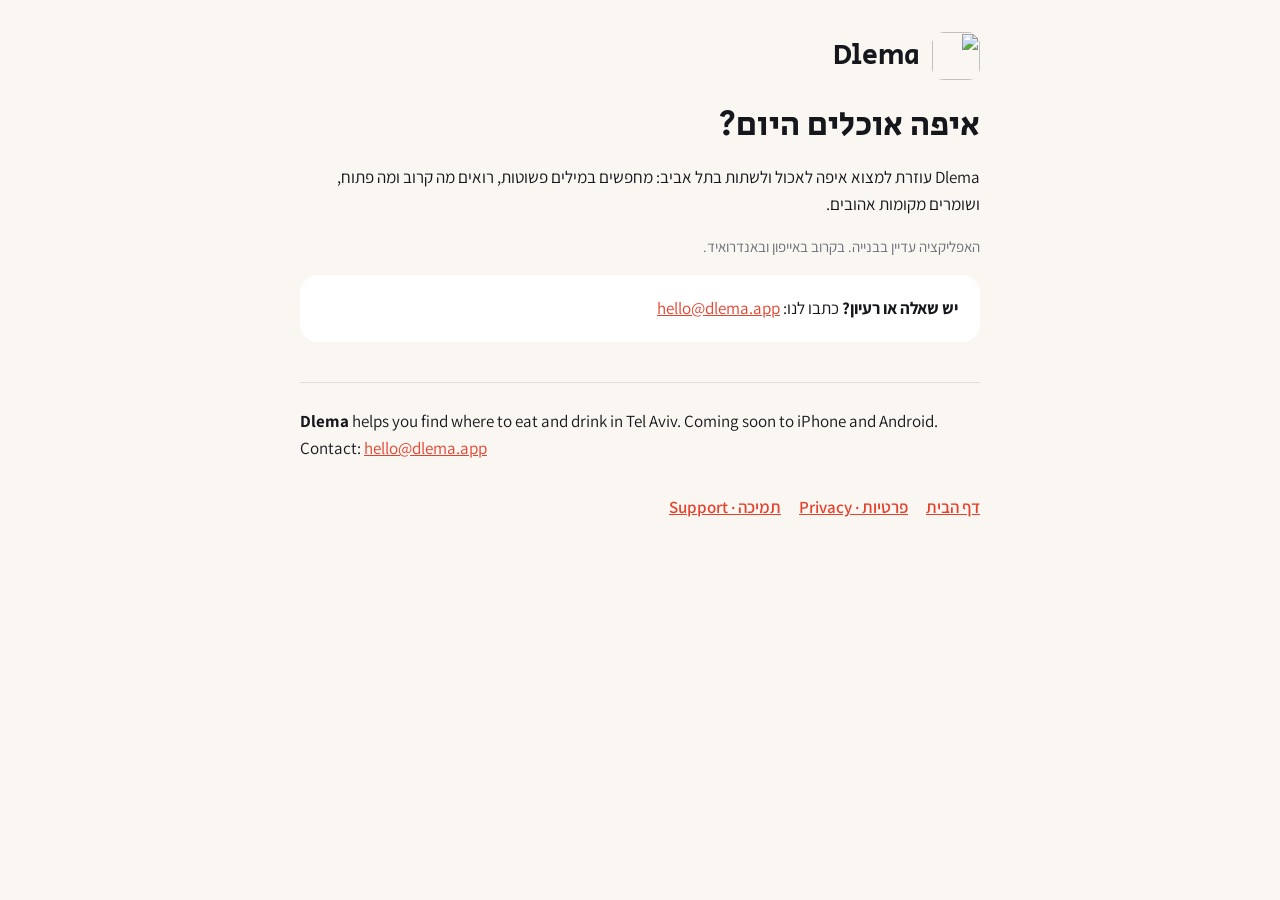
==== index.html @ 20508c2b "Dlema website: home, privacy policy, support Co-Authored-By: Claude Opus 5.5 <noreply@anthropic.com>" ====
<!doctype html><html lang="he" dir="rtl"><head><meta charset="utf-8"><meta name="viewport" content="width=device-width, initial-scale=1"><link rel="icon" href="favicon.png"><link rel="preconnect" href="https://fonts.googleapis.com"><link href="https://fonts.googleapis.com/css2?family=Assistant:wght@400;600;700&family=Secular+One&display=swap" rel="stylesheet"><link rel="stylesheet" href="style.css"><title>Dlema – איפה אוכלים בתל אביב</title><meta name="description" content="Dlema עוזרת למצוא איפה לאכול ולשתות בתל אביב."></head><body><main>
<header><img src="icon.png" alt=""><a href="/">Dlema</a></header>
<h1>איפה אוכלים היום?</h1>
<p>Dlema עוזרת למצוא איפה לאכול ולשתות בתל אביב: מחפשים במילים פשוטות, רואים מה קרוב ומה פתוח, ושומרים מקומות אהובים.</p>
<p class="muted">האפליקציה עדיין בבנייה. בקרוב באייפון ובאנדרואיד.</p>
<div class="card"><b>יש שאלה או רעיון?</b> כתבו לנו: <a href="mailto:hello@dlema.app">hello@dlema.app</a></div>
<div class="lang" dir="ltr"><p><b>Dlema</b> helps you find where to eat and drink in Tel Aviv. Coming soon to iPhone and Android. Contact: <a href="mailto:hello@dlema.app">hello@dlema.app</a></p></div>
<nav><a href="/">דף הבית</a><a href="privacy.html">פרטיות · Privacy</a><a href="support.html">תמיכה · Support</a></nav>
</main></body></html>
---- style.css ----
:root { --red:#E5412D; --text:#15171C; --muted:#6B7079; --bg:#FAF7F2; --card:#fff; }
* { box-sizing:border-box; }
body { margin:0; background:var(--bg); color:var(--text); font-family:'Assistant',Arial,sans-serif; font-size:17px; line-height:1.6; }
main { max-width:720px; margin:0 auto; padding:32px 20px 64px; }
header { display:flex; align-items:center; gap:12px; margin-bottom:24px; }
header img { width:48px; height:48px; border-radius:12px; }
header a { text-decoration:none; color:var(--text); font-family:'Secular One',Arial,sans-serif; font-size:28px; }
h1, h2 { font-family:'Secular One',Arial,sans-serif; font-weight:400; line-height:1.25; }
h1 { font-size:34px; margin:8px 0 12px; }
h2 { font-size:22px; margin:28px 0 6px; }
a { color:var(--red); }
.card { background:var(--card); border-radius:18px; padding:20px 22px; margin:16px 0; }
.muted { color:var(--muted); font-size:15px; }
nav { display:flex; gap:18px; flex-wrap:wrap; margin-top:32px; font-weight:600; }
.lang { border-top:1px solid #e4e0d8; margin-top:40px; padding-top:8px; }
[dir=ltr] { text-align:left; }
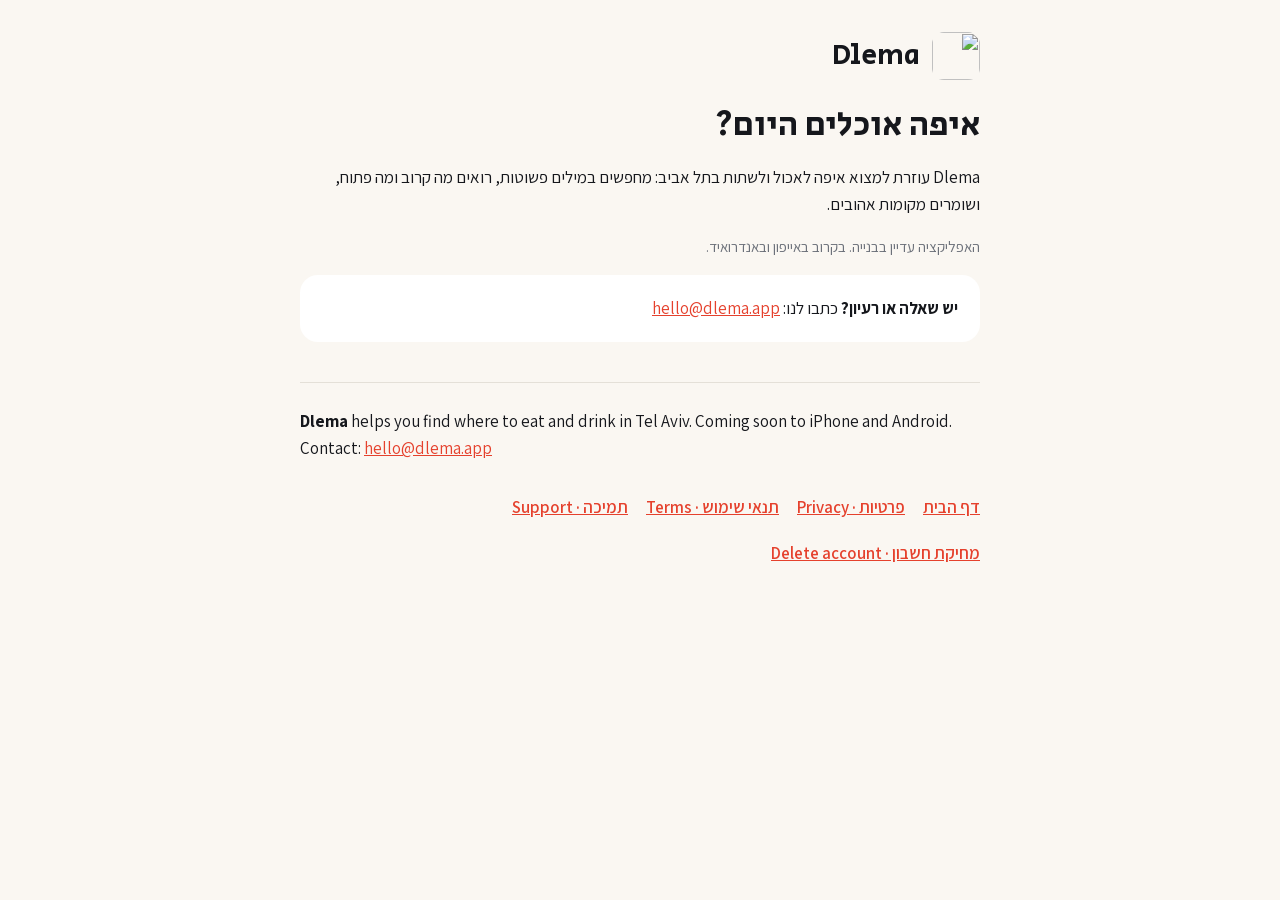
==== commit 4fbcfb38: "Full privacy policy and terms of use (Hebrew + English), fonts hosted on our site, footer links Co-A" ====
--- a/index.html
+++ b/index.html
@@ -1,9 +1,9 @@
-<!doctype html><html lang="he" dir="rtl"><head><meta charset="utf-8"><meta name="viewport" content="width=device-width, initial-scale=1"><link rel="icon" href="favicon.png"><link rel="preconnect" href="https://fonts.googleapis.com"><link href="https://fonts.googleapis.com/css2?family=Assistant:wght@400;600;700&family=Secular+One&display=swap" rel="stylesheet"><link rel="stylesheet" href="style.css"><title>Dlema – איפה אוכלים בתל אביב</title><meta name="description" content="Dlema עוזרת למצוא איפה לאכול ולשתות בתל אביב."></head><body><main>
+<!doctype html><html lang="he" dir="rtl"><head><meta charset="utf-8"><meta name="viewport" content="width=device-width, initial-scale=1"><link rel="icon" href="favicon.png"><link rel="stylesheet" href="/fonts/fonts.css"><link rel="stylesheet" href="style.css"><title>Dlema – איפה אוכלים בתל אביב</title><meta name="description" content="Dlema עוזרת למצוא איפה לאכול ולשתות בתל אביב."></head><body><main>
 <header><img src="icon.png" alt=""><a href="/">Dlema</a></header>
 <h1>איפה אוכלים היום?</h1>
 <p>Dlema עוזרת למצוא איפה לאכול ולשתות בתל אביב: מחפשים במילים פשוטות, רואים מה קרוב ומה פתוח, ושומרים מקומות אהובים.</p>
 <p class="muted">האפליקציה עדיין בבנייה. בקרוב באייפון ובאנדרואיד.</p>
 <div class="card"><b>יש שאלה או רעיון?</b> כתבו לנו: <a href="mailto:hello@dlema.app">hello@dlema.app</a></div>
 <div class="lang" dir="ltr"><p><b>Dlema</b> helps you find where to eat and drink in Tel Aviv. Coming soon to iPhone and Android. Contact: <a href="mailto:hello@dlema.app">hello@dlema.app</a></p></div>
-<nav><a href="/">דף הבית</a><a href="privacy.html">פרטיות · Privacy</a><a href="support.html">תמיכה · Support</a></nav>
+<nav><a href="/">דף הבית</a><a href="/privacy">פרטיות · Privacy</a><a href="/terms">תנאי שימוש · Terms</a><a href="/support">תמיכה · Support</a><a href="/delete-account">מחיקת חשבון · Delete account</a></nav>
 </main></body></html>
--- a/fonts/fonts.css
+++ b/fonts/fonts.css
@@ -0,0 +1,17 @@
+/* Assistant + Secular One (SIL Open Font License), kept on our own site so visitors' IPs don't go to Google */
+@font-face { font-family: 'Assistant'; font-style: normal; font-weight: 400; font-display: swap;
+  src: url('Assistant-400-hebrew.woff2') format('woff2'); unicode-range: U+0307-0308, U+0590-05FF, U+200C-2010, U+20AA, U+25CC, U+FB1D-FB4F; }
+@font-face { font-family: 'Assistant'; font-style: normal; font-weight: 400; font-display: swap;
+  src: url('Assistant-400-latin.woff2') format('woff2'); unicode-range: U+0000-00FF, U+0131, U+0152-0153, U+02BB-02BC, U+02C6, U+02DA, U+02DC, U+0304, U+0308, U+0329, U+2000-206F, U+20AC, U+2122, U+2191, U+2193, U+2212, U+2215, U+FEFF, U+FFFD; }
+@font-face { font-family: 'Assistant'; font-style: normal; font-weight: 600; font-display: swap;
+  src: url('Assistant-600-hebrew.woff2') format('woff2'); unicode-range: U+0307-0308, U+0590-05FF, U+200C-2010, U+20AA, U+25CC, U+FB1D-FB4F; }
+@font-face { font-family: 'Assistant'; font-style: normal; font-weight: 600; font-display: swap;
+  src: url('Assistant-600-latin.woff2') format('woff2'); unicode-range: U+0000-00FF, U+0131, U+0152-0153, U+02BB-02BC, U+02C6, U+02DA, U+02DC, U+0304, U+0308, U+0329, U+2000-206F, U+20AC, U+2122, U+2191, U+2193, U+2212, U+2215, U+FEFF, U+FFFD; }
+@font-face { font-family: 'Assistant'; font-style: normal; font-weight: 700; font-display: swap;
+  src: url('Assistant-700-hebrew.woff2') format('woff2'); unicode-range: U+0307-0308, U+0590-05FF, U+200C-2010, U+20AA, U+25CC, U+FB1D-FB4F; }
+@font-face { font-family: 'Assistant'; font-style: normal; font-weight: 700; font-display: swap;
+  src: url('Assistant-700-latin.woff2') format('woff2'); unicode-range: U+0000-00FF, U+0131, U+0152-0153, U+02BB-02BC, U+02C6, U+02DA, U+02DC, U+0304, U+0308, U+0329, U+2000-206F, U+20AC, U+2122, U+2191, U+2193, U+2212, U+2215, U+FEFF, U+FFFD; }
+@font-face { font-family: 'Secular One'; font-style: normal; font-weight: 400; font-display: swap;
+  src: url('SecularOne-400-hebrew.woff2') format('woff2'); unicode-range: U+0307-0308, U+0590-05FF, U+200C-2010, U+20AA, U+25CC, U+FB1D-FB4F; }
+@font-face { font-family: 'Secular One'; font-style: normal; font-weight: 400; font-display: swap;
+  src: url('SecularOne-400-latin.woff2') format('woff2'); unicode-range: U+0000-00FF, U+0131, U+0152-0153, U+02BB-02BC, U+02C6, U+02DA, U+02DC, U+0304, U+0308, U+0329, U+2000-206F, U+20AC, U+2122, U+2191, U+2193, U+2212, U+2215, U+FEFF, U+FFFD; }
--- a/style.css
+++ b/style.css
@@ -14,3 +14,8 @@
 nav { display:flex; gap:18px; flex-wrap:wrap; margin-top:32px; font-weight:600; }
 .lang { border-top:1px solid #e4e0d8; margin-top:40px; padding-top:8px; }
 [dir=ltr] { text-align:left; }
+ul { padding-inline-start: 22px; }
+li { margin: 4px 0; }
+table { border-collapse: collapse; width: 100%; margin: 8px 0; background: var(--card); border-radius: 12px; overflow: hidden; }
+th, td { padding: 8px 12px; border-bottom: 1px solid #ece8e0; vertical-align: top; }
+th { text-align: start; font-weight: 700; }
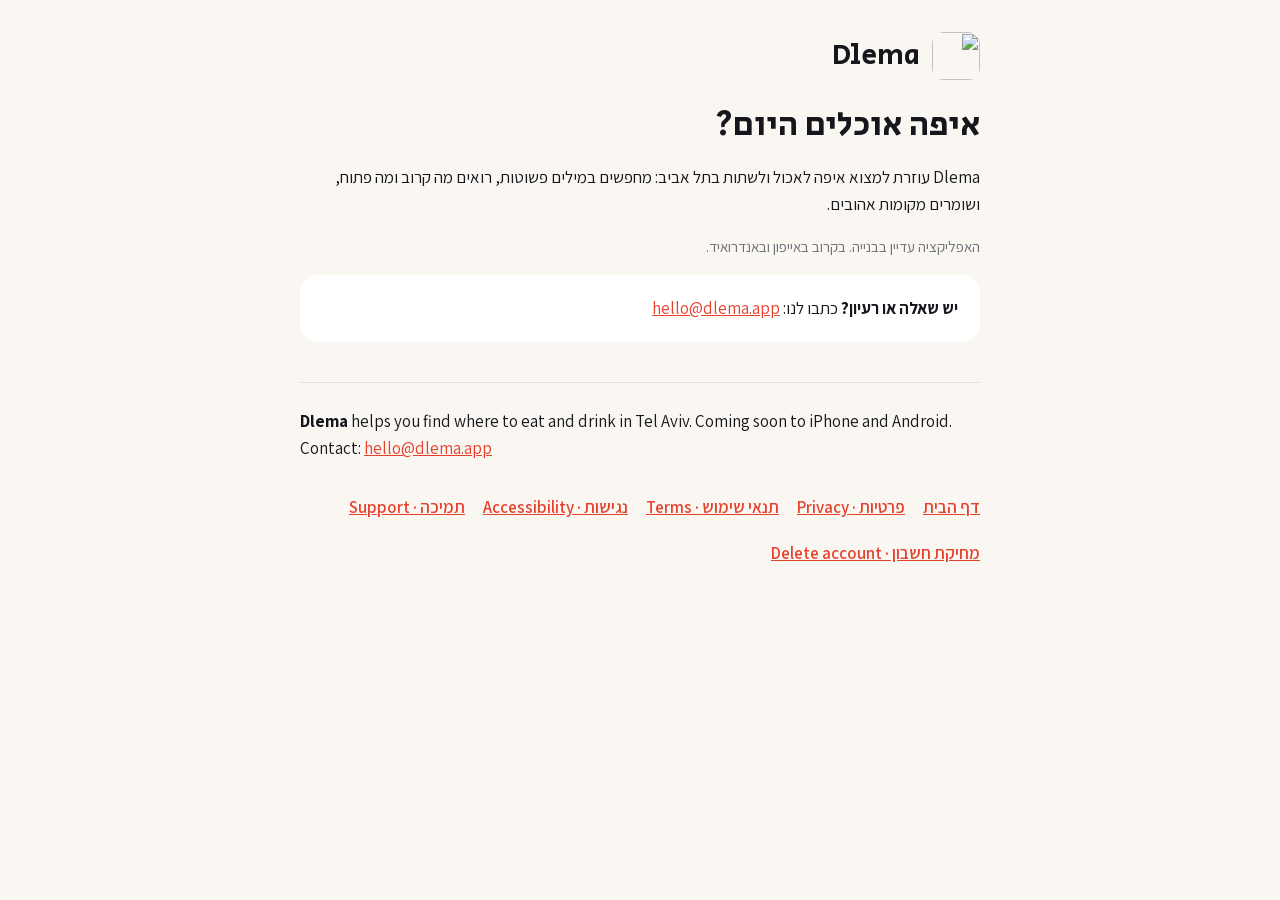
==== commit 83ac48ad: "Accessibility statement page (Hebrew + English) and menu link on every page Co-Authored-By: Claude O" ====
--- a/index.html
+++ b/index.html
@@ -5,5 +5,5 @@
 <p class="muted">האפליקציה עדיין בבנייה. בקרוב באייפון ובאנדרואיד.</p>
 <div class="card"><b>יש שאלה או רעיון?</b> כתבו לנו: <a href="mailto:hello@dlema.app">hello@dlema.app</a></div>
 <div class="lang" dir="ltr"><p><b>Dlema</b> helps you find where to eat and drink in Tel Aviv. Coming soon to iPhone and Android. Contact: <a href="mailto:hello@dlema.app">hello@dlema.app</a></p></div>
-<nav><a href="/">דף הבית</a><a href="/privacy">פרטיות · Privacy</a><a href="/terms">תנאי שימוש · Terms</a><a href="/support">תמיכה · Support</a><a href="/delete-account">מחיקת חשבון · Delete account</a></nav>
+<nav><a href="/">דף הבית</a><a href="/privacy">פרטיות · Privacy</a><a href="/terms">תנאי שימוש · Terms</a><a href="/accessibility">נגישות · Accessibility</a><a href="/support">תמיכה · Support</a><a href="/delete-account">מחיקת חשבון · Delete account</a></nav>
 </main></body></html>
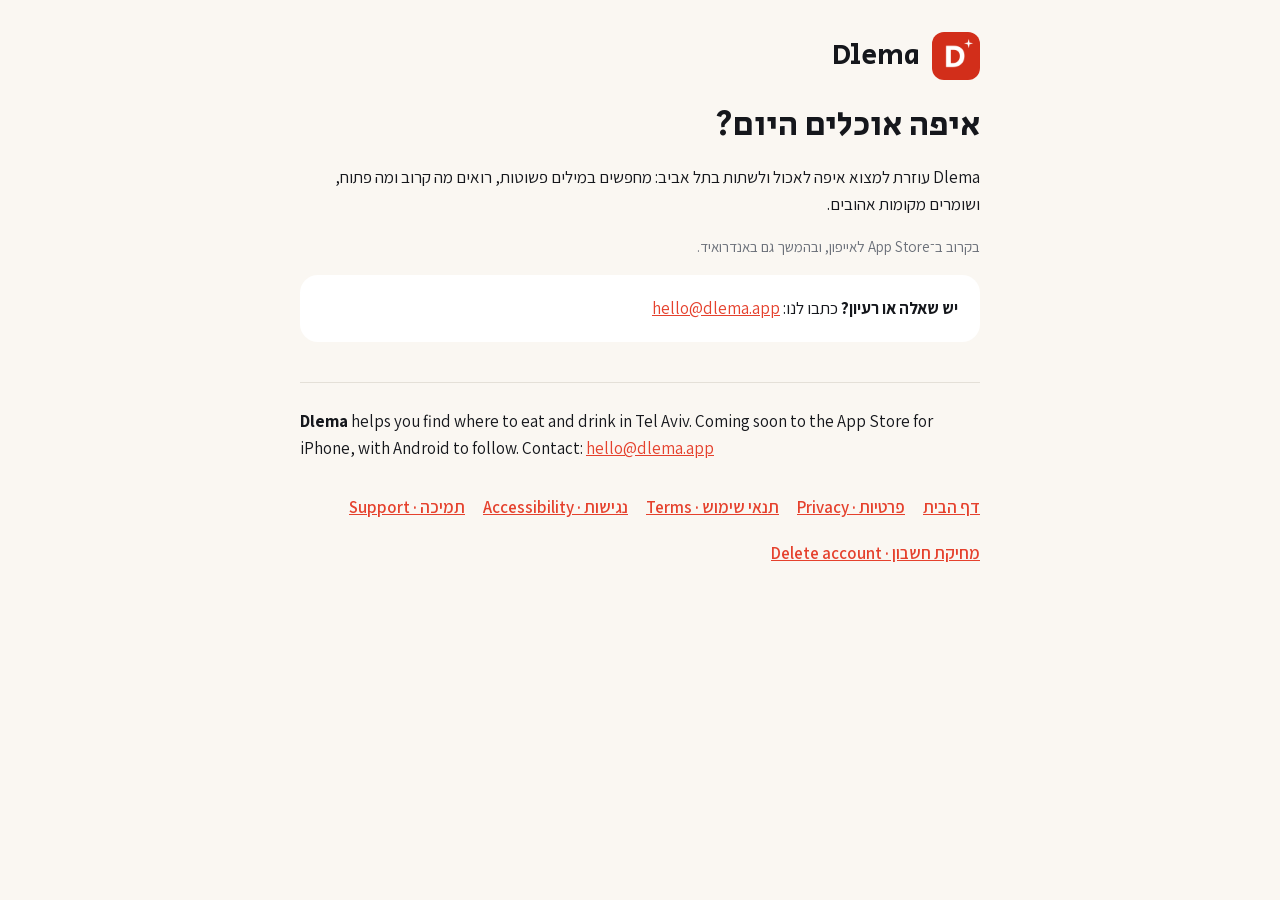
==== commit 1114c2d9: "Home page: coming soon to the App Store for iPhone, Android to follow Co-Authored-By: Claude Opus 5." ====
--- a/index.html
+++ b/index.html
@@ -2,8 +2,8 @@
 <header><img src="icon.png" alt=""><a href="/">Dlema</a></header>
 <h1>איפה אוכלים היום?</h1>
 <p>Dlema עוזרת למצוא איפה לאכול ולשתות בתל אביב: מחפשים במילים פשוטות, רואים מה קרוב ומה פתוח, ושומרים מקומות אהובים.</p>
-<p class="muted">האפליקציה עדיין בבנייה. בקרוב באייפון ובאנדרואיד.</p>
+<p class="muted">בקרוב ב־App Store לאייפון, ובהמשך גם באנדרואיד.</p>
 <div class="card"><b>יש שאלה או רעיון?</b> כתבו לנו: <a href="mailto:hello@dlema.app">hello@dlema.app</a></div>
-<div class="lang" dir="ltr"><p><b>Dlema</b> helps you find where to eat and drink in Tel Aviv. Coming soon to iPhone and Android. Contact: <a href="mailto:hello@dlema.app">hello@dlema.app</a></p></div>
+<div class="lang" dir="ltr"><p><b>Dlema</b> helps you find where to eat and drink in Tel Aviv. Coming soon to the App Store for iPhone, with Android to follow. Contact: <a href="mailto:hello@dlema.app">hello@dlema.app</a></p></div>
 <nav><a href="/">דף הבית</a><a href="/privacy">פרטיות · Privacy</a><a href="/terms">תנאי שימוש · Terms</a><a href="/accessibility">נגישות · Accessibility</a><a href="/support">תמיכה · Support</a><a href="/delete-account">מחיקת חשבון · Delete account</a></nav>
 </main></body></html>
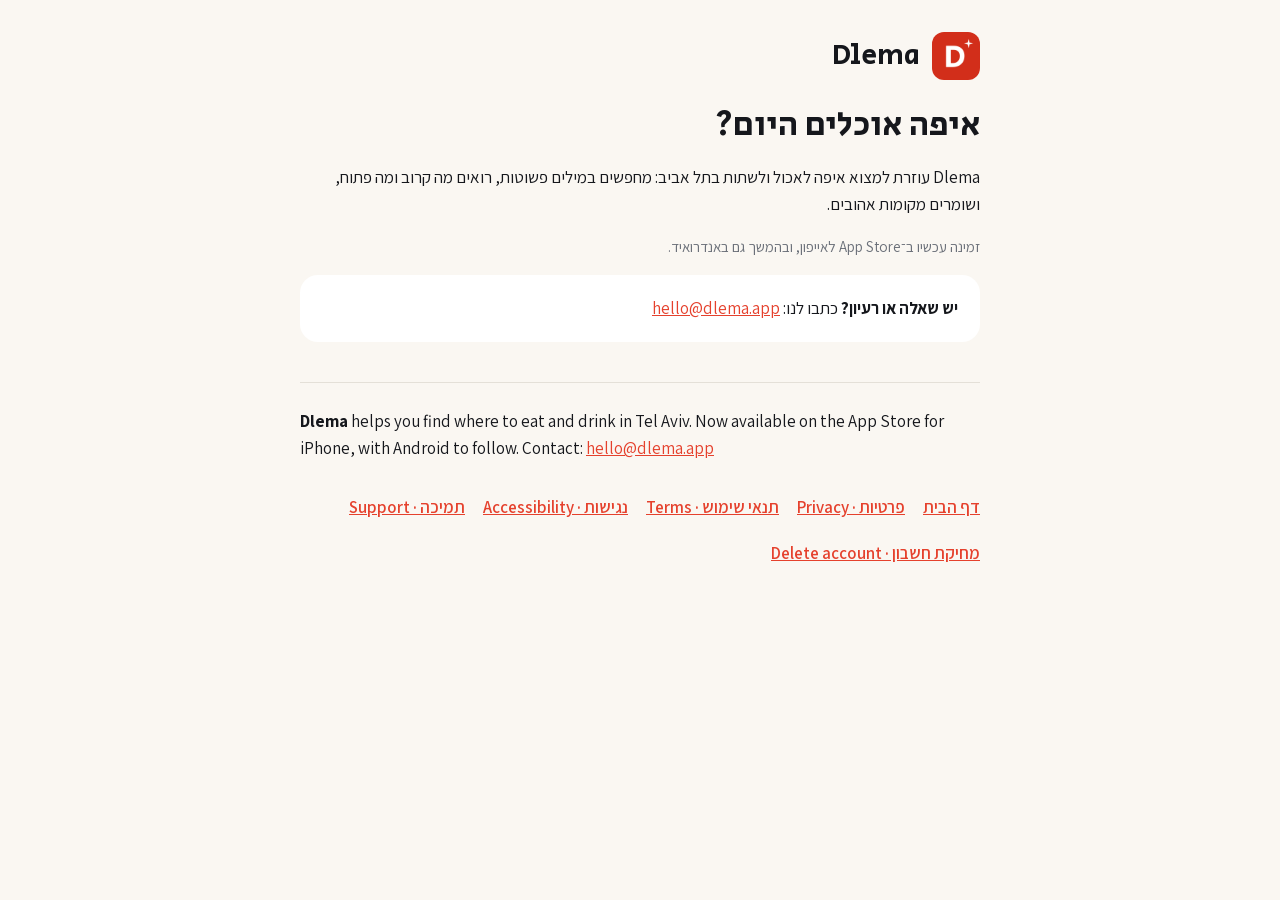
==== commit 5e3fff18: "Home page: app is now available on the App Store Co-Authored-By: Claude Opus 5.5 <noreply@anthropic." ====
--- a/index.html
+++ b/index.html
@@ -2,8 +2,8 @@
 <header><img src="icon.png" alt=""><a href="/">Dlema</a></header>
 <h1>איפה אוכלים היום?</h1>
 <p>Dlema עוזרת למצוא איפה לאכול ולשתות בתל אביב: מחפשים במילים פשוטות, רואים מה קרוב ומה פתוח, ושומרים מקומות אהובים.</p>
-<p class="muted">בקרוב ב־App Store לאייפון, ובהמשך גם באנדרואיד.</p>
+<p class="muted">זמינה עכשיו ב־App Store לאייפון, ובהמשך גם באנדרואיד.</p>
 <div class="card"><b>יש שאלה או רעיון?</b> כתבו לנו: <a href="mailto:hello@dlema.app">hello@dlema.app</a></div>
-<div class="lang" dir="ltr"><p><b>Dlema</b> helps you find where to eat and drink in Tel Aviv. Coming soon to the App Store for iPhone, with Android to follow. Contact: <a href="mailto:hello@dlema.app">hello@dlema.app</a></p></div>
+<div class="lang" dir="ltr"><p><b>Dlema</b> helps you find where to eat and drink in Tel Aviv. Now available on the App Store for iPhone, with Android to follow. Contact: <a href="mailto:hello@dlema.app">hello@dlema.app</a></p></div>
 <nav><a href="/">דף הבית</a><a href="/privacy">פרטיות · Privacy</a><a href="/terms">תנאי שימוש · Terms</a><a href="/accessibility">נגישות · Accessibility</a><a href="/support">תמיכה · Support</a><a href="/delete-account">מחיקת חשבון · Delete account</a></nav>
 </main></body></html>
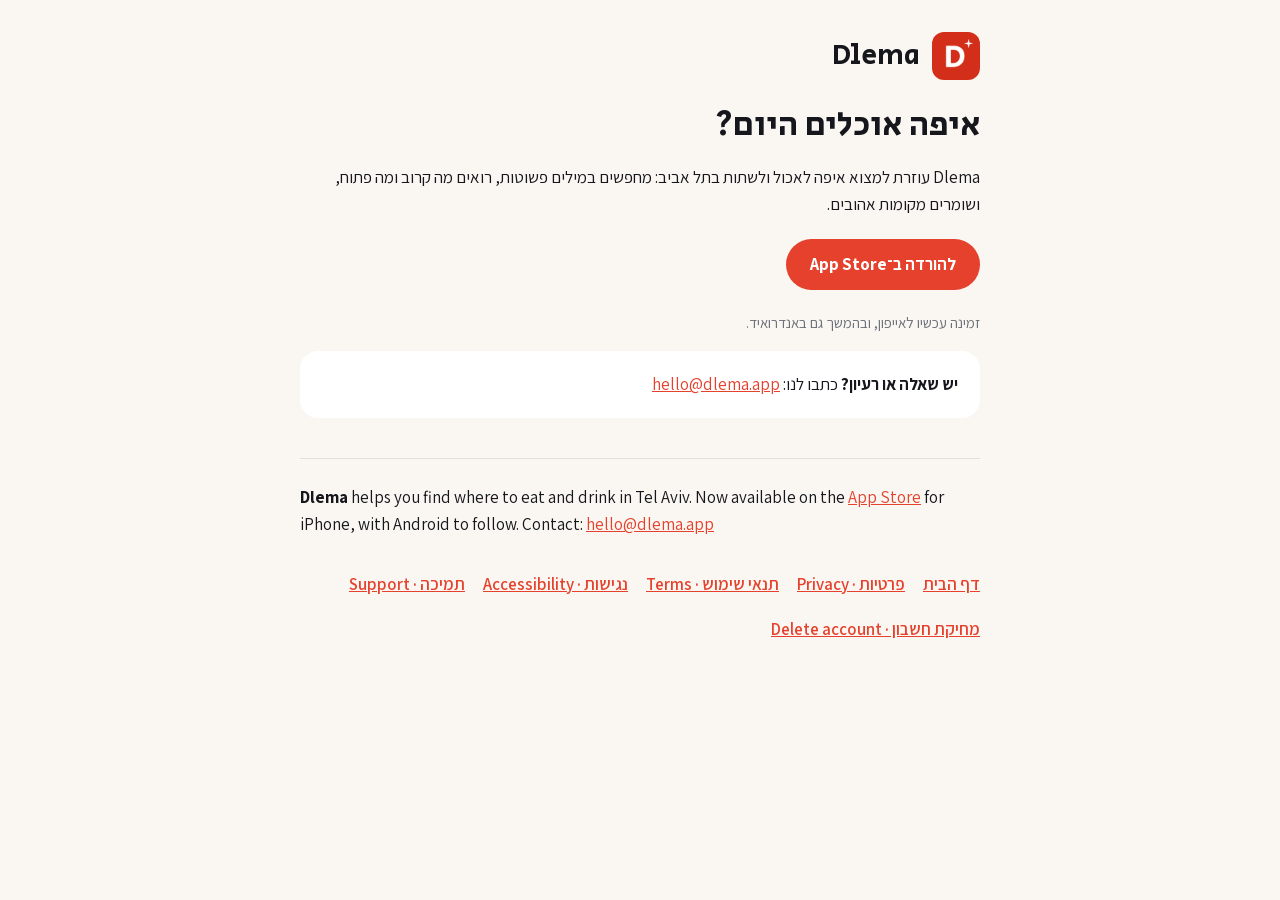
==== commit 3285d769: "Home page: add App Store download button Co-Authored-By: Claude Opus 5.5 <noreply@anthropic.com> Cla" ====
--- a/index.html
+++ b/index.html
@@ -2,8 +2,9 @@
 <header><img src="icon.png" alt=""><a href="/">Dlema</a></header>
 <h1>איפה אוכלים היום?</h1>
 <p>Dlema עוזרת למצוא איפה לאכול ולשתות בתל אביב: מחפשים במילים פשוטות, רואים מה קרוב ומה פתוח, ושומרים מקומות אהובים.</p>
-<p class="muted">זמינה עכשיו ב־App Store לאייפון, ובהמשך גם באנדרואיד.</p>
+<p><a class="btn" href="https://apps.apple.com/app/dlema/id6823185055">להורדה ב־App Store</a></p>
+<p class="muted">זמינה עכשיו לאייפון, ובהמשך גם באנדרואיד.</p>
 <div class="card"><b>יש שאלה או רעיון?</b> כתבו לנו: <a href="mailto:hello@dlema.app">hello@dlema.app</a></div>
-<div class="lang" dir="ltr"><p><b>Dlema</b> helps you find where to eat and drink in Tel Aviv. Now available on the App Store for iPhone, with Android to follow. Contact: <a href="mailto:hello@dlema.app">hello@dlema.app</a></p></div>
+<div class="lang" dir="ltr"><p><b>Dlema</b> helps you find where to eat and drink in Tel Aviv. Now available on the <a href="https://apps.apple.com/app/dlema/id6823185055">App Store</a> for iPhone, with Android to follow. Contact: <a href="mailto:hello@dlema.app">hello@dlema.app</a></p></div>
 <nav><a href="/">דף הבית</a><a href="/privacy">פרטיות · Privacy</a><a href="/terms">תנאי שימוש · Terms</a><a href="/accessibility">נגישות · Accessibility</a><a href="/support">תמיכה · Support</a><a href="/delete-account">מחיקת חשבון · Delete account</a></nav>
 </main></body></html>
--- a/style.css
+++ b/style.css
@@ -19,3 +19,5 @@
 table { border-collapse: collapse; width: 100%; margin: 8px 0; background: var(--card); border-radius: 12px; overflow: hidden; }
 th, td { padding: 8px 12px; border-bottom: 1px solid #ece8e0; vertical-align: top; }
 th { text-align: start; font-weight: 700; }
+.btn { display:inline-block; background:var(--red); color:#fff; text-decoration:none; font-weight:700; padding:12px 24px; border-radius:999px; margin:4px 0; }
+.btn:hover { opacity:.9; }
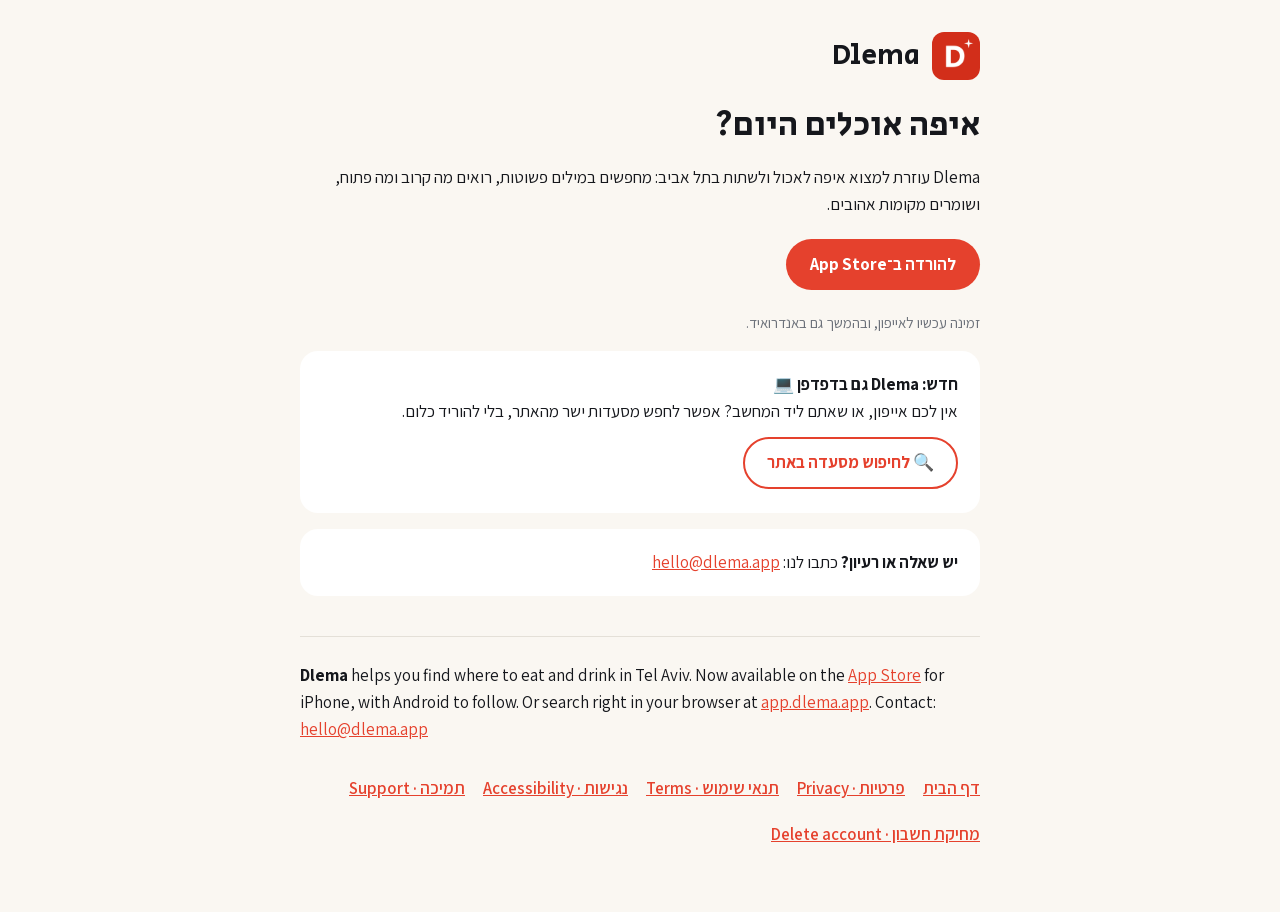
==== commit 55daa83c: "Home: Dlema in the browser – link to app.dlema.app" ====
--- a/index.html
+++ b/index.html
@@ -4,7 +4,8 @@
 <p>Dlema עוזרת למצוא איפה לאכול ולשתות בתל אביב: מחפשים במילים פשוטות, רואים מה קרוב ומה פתוח, ושומרים מקומות אהובים.</p>
 <p><a class="btn" href="https://apps.apple.com/app/dlema/id6823185055">להורדה ב־App Store</a></p>
 <p class="muted">זמינה עכשיו לאייפון, ובהמשך גם באנדרואיד.</p>
+<div class="card"><b>חדש: Dlema גם בדפדפן 💻</b><br>אין לכם אייפון, או שאתם ליד המחשב? אפשר לחפש מסעדות ישר מהאתר, בלי להוריד כלום.<br><a class="btn btn-outline" href="https://app.dlema.app">🔍 לחיפוש מסעדה באתר</a></div>
 <div class="card"><b>יש שאלה או רעיון?</b> כתבו לנו: <a href="mailto:hello@dlema.app">hello@dlema.app</a></div>
-<div class="lang" dir="ltr"><p><b>Dlema</b> helps you find where to eat and drink in Tel Aviv. Now available on the <a href="https://apps.apple.com/app/dlema/id6823185055">App Store</a> for iPhone, with Android to follow. Contact: <a href="mailto:hello@dlema.app">hello@dlema.app</a></p></div>
+<div class="lang" dir="ltr"><p><b>Dlema</b> helps you find where to eat and drink in Tel Aviv. Now available on the <a href="https://apps.apple.com/app/dlema/id6823185055">App Store</a> for iPhone, with Android to follow. Or search right in your browser at <a href="https://app.dlema.app">app.dlema.app</a>. Contact: <a href="mailto:hello@dlema.app">hello@dlema.app</a></p></div>
 <nav><a href="/">דף הבית</a><a href="/privacy">פרטיות · Privacy</a><a href="/terms">תנאי שימוש · Terms</a><a href="/accessibility">נגישות · Accessibility</a><a href="/support">תמיכה · Support</a><a href="/delete-account">מחיקת חשבון · Delete account</a></nav>
 </main></body></html>
--- a/style.css
+++ b/style.css
@@ -21,3 +21,4 @@
 th { text-align: start; font-weight: 700; }
 .btn { display:inline-block; background:var(--red); color:#fff; text-decoration:none; font-weight:700; padding:12px 24px; border-radius:999px; margin:4px 0; }
 .btn:hover { opacity:.9; }
+.btn-outline { background:transparent; color:var(--red); border:2px solid var(--red); padding:10px 22px; margin-top:12px; }
